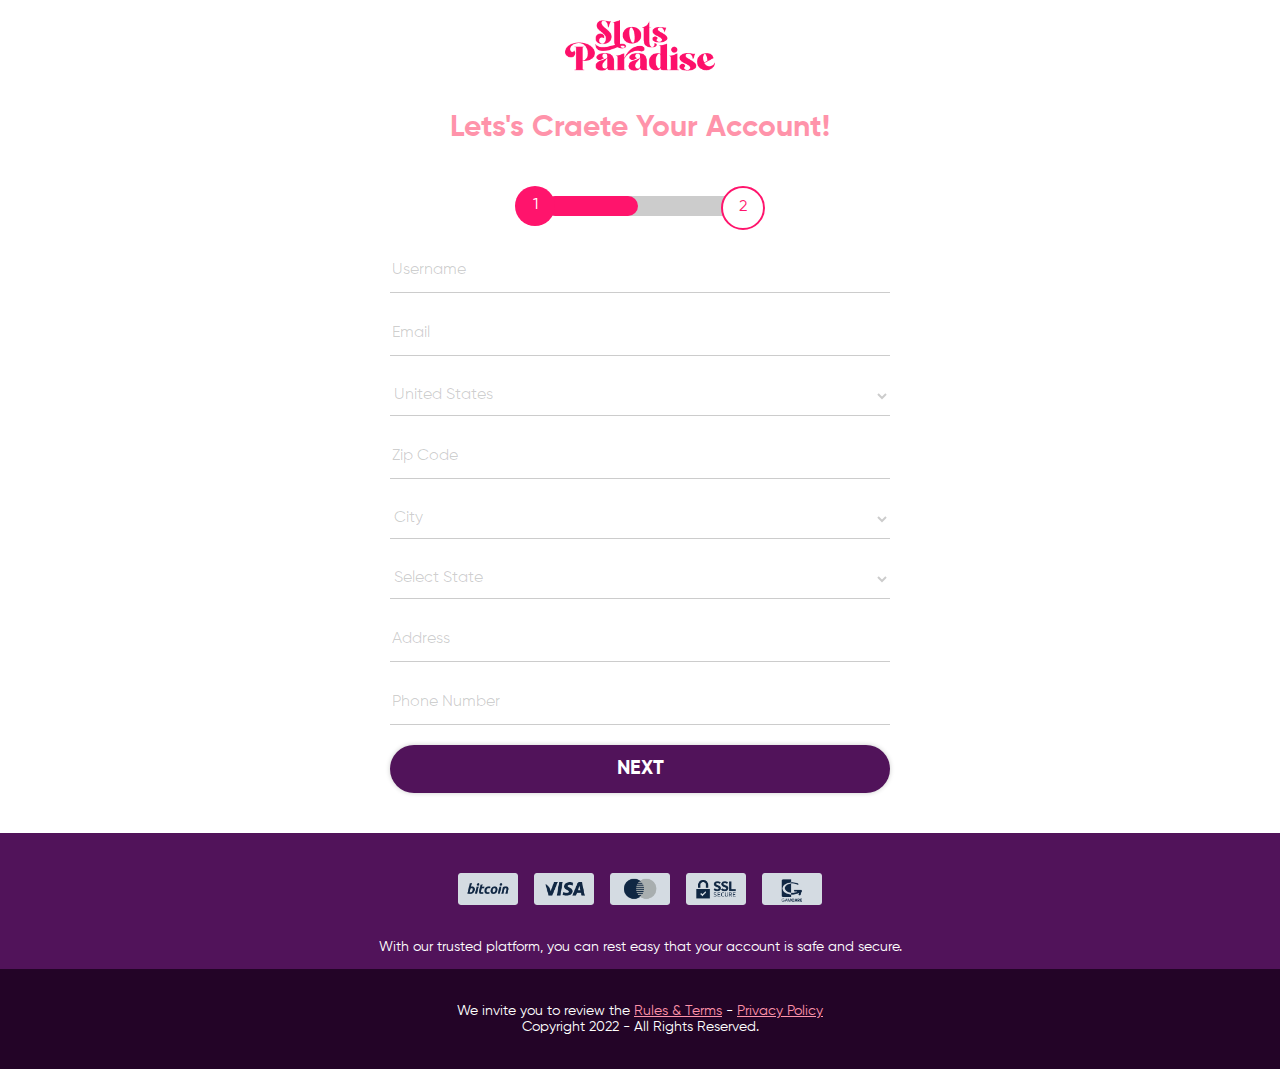
==== signup.html @ ed829c3b "Add files via upload" ====
<!DOCTYPE html>
<html lang="en">
<head>
    <meta charset="UTF-8">
    <meta http-equiv="X-UA-Compatible" content="IE=edge">
    <meta name="viewport" content="width=device-width, initial-scale=1.0">
    <link href="css/normalize.css" rel="stylesheet" type="text/css">
    <link href="css/styles.css" rel="stylesheet" type="text/css">
    <title>Sign Up</title>
</head>
<body>
    <div class="page-wrapper">
        <div class="container">
            <div class="nav">
                <img src="/assets/images/logo.png" alt="Logo">
            </div>
        </div>
    </div>
    <section>
        <div class="container">
            <h1 class="heading">Lets's Craete Your Account!</h1>
            <form class="signup-form">
                <div class="stage-wrapper">
                    <div class="stage1">1</div>
                    <div class="stage-transition-wrapper">
                        <div class="stage-transition"></div>
                    </div>
                    <div class="stage2">2</div>
                </div>
                <input type="text" placeholder="Username">
                <input type="text" placeholder="Email">
                <select>
                    <optgroup>
                        <option>United States</option>
                      </optgroup>
                </select>
                <input type="text" placeholder="Zip Code">
                <select>
                    <optgroup>
                        <option>City</option>
                      </optgroup>
                </select>
                <select>
                    <optgroup>
                        <option>Select State</option>
                      </optgroup>
                </select>
                <input type="text" placeholder="Address">
                <input type="text" placeholder="Phone Number">
                <button class="button">Next</button>
            </form>
        </div>
    </section>
    <footer class="footer">
        <div class="footer--top">
            <div class="container">
                <div class="footer--flex">
                    <div class="payment-wrapper">
                        <img src="/assets/images/bitcoin.png" alt="Bitcoin" class="payment">
                        <img src="/assets/images/visa.png" alt="Visa" class="payment">
                        <img src="/assets/images/master.png" alt="Mastercard" class="payment">
                        <img src="/assets/images/ssl.png" alt="SSL Secure" class="payment">
                        <img src="/assets/images/gamecare.png" alt="Gamecare" class="payment">
                    </div>
                    <p>With our trusted platform, you can rest easy that your account is safe and secure.</p>
                </div>
            </div>
        </div>
        <div class="footer--bottom">
            <div class="container">
                <p>We invite you to review the <a href="/">Rules & Terms</a> - <a href="/">Privacy Policy</a><br>Copyright 2022 - All Rights Reserved. </p>
            </div>
        </div>
    </footer>
    <script src="script.js" type="text/javascript"></script>
</body>
</html>
---- css/styles.css ----
/* COLORS */
:root {
    --white: rgb(255, 255, 255);
    --pink: rgb(255, 20, 108);
    --pinkLight: rgb(255, 147, 170);
    --pinkTranlucent: rgba(255, 20, 108, 0.8);
    --pinkTransparent: rgba(255, 20, 106, 0);
    --purple: rgb(81, 19, 90);
    --purpleDark: rgb(35, 4, 39);
    --blue: rgb(28, 143, 223);
    --shadow: rgba(0, 0, 0, 0.2);
}


/* FONTS */
@font-face {
    font-family: 'Gilroy';
    src: url('../assets/fonts/Gilroy-Bold.woff') format('woff');
    font-weight: 700;
    font-style: normal;
    font-display: swap;
}
@font-face {
    font-family: 'Gilroy';
    src: url('../assets/fonts/Gilroy-Regular.woff') format('woff');
    font-weight: 400;
    font-style: normal;
    font-display: swap;
}
@font-face {
    font-family: 'Gilroy';
    src: url('../assets/fonts/Gilroy-Medium.woff') format('woff');
    font-weight: 500;
    font-style: normal;
    font-display: swap;
}
@font-face {
    font-family: 'Gilroy';
    src: url('../assets/fonts/Gilroy-Light.woff') format('woff');
    font-weight: 300;
    font-style: normal;
    font-display: swap;
}
@font-face {
    font-family: 'Gilroy';
    src: url('../assets/fonts/Gilroy-Heavy.woff') format('woff');
    font-weight: 900;
    font-style: normal;
    font-display: swap;
}


/* DESKTOP DISPLAY */
body {
    font-family: Gilroy, Arial, Helvetica, sans-serif;
}

a {
    color: var(--pinkLight);
}

section {
    max-width: 100%;
}
.container {
    width: 100%;
    height: 100%;
    max-width: 980px;
    margin-right: auto;
    margin-left: auto;
    padding-right: 40px;
    padding-left: 40px;
    box-sizing: border-box;
}

.page-wrapper {
    overflow: hidden;
}

.nav {
    display: flex;
    padding-top: 20px;
    padding-bottom: 20px;
    justify-content: center;
    align-items: center;
}

.nav > img {
    width: 150px;
    height: 51px;
}

.hero {
    display: flex;
    overflow: hidden;
    padding-top: 60px;
    padding-bottom: 80px;
    background-image: linear-gradient(135deg, var(--pinkTranlucent), var(--pinkTransparent)), url('/assets/images/background.png');
    background-position: 0px 0px, 50% 100%;
    background-size: auto, cover;
}

.hero--flex {
    display: flex;
    height: 100%;
    flex-direction: row;
    justify-content: center;
    align-items: center;
}

.hero--flex > h2 {
    display: flex;
    flex-direction: column;
    justify-content: center;
    align-items: center;
    text-align: center;
}

.hero--left {
    display: flex;
    width: 50%;
    height: 100%;
    flex-direction: column;
    justify-content: center;
    align-items: center;
}

.hero--right {
    position: relative;
    display: flex;
    width: 50%;
    height: 100%;
    align-items: flex-end;
}

.hero--right > img {
    position: absolute;
    left: 0%;
    right: 0%;
    bottom: -203px;
    width: 75%;
    margin-right: auto;
    margin-left: auto;
    transform: translate(0px, 110px);
}

.large-text {
    color: var(--white);
    font-size: 150px;
    line-height: 158px;
    text-shadow: 0 0 10px rgba(0, 0, 0, 0.2);
}

.tape-text {
    display: block;
    margin-top: -45px;
    margin-bottom: 0px;
    margin-inline: auto;
    max-width: 65%;
    padding-top: 20px;
    padding-right: 20px;
    padding-bottom: 15px;
    padding-left: 20px;
    background-image: url('/assets/images/tape.svg');
    background-position: 50% 50%;
    background-size: contain;
    background-repeat: no-repeat;
    transform: rotate(-3deg);
    color: var(--purpleDark);
    font-size: 30px;
    line-height: 34px;
    text-transform: uppercase;
    text-align: center;
}

.hero-paragraph {
    width: 75%;
    margin-top: -5px;
    margin-bottom: 30px;
    color: var(--white);
    font-size: 20px;
    line-height: 28px;
    text-align: center;
}

.button {
    padding-top: 12px;
    padding-right: 60px;
    padding-bottom: 12px;
    padding-left: 60px;
    border-top-left-radius: 100px;
    border-top-right-radius: 100px;
    border-bottom-left-radius: 100px;
    border-bottom-right-radius: 100px;
    box-shadow: 0 0 5px 0 var(--shadow);
    transition-property: transform, background-color;
    transition-duration: 200ms, 200ms;
    transition-timing-function: ease, ease;
    font-size: 20px;
    line-height: 24px;
    font-weight: 700;
    text-transform: uppercase;
    border: none;
    background-color: var(--blue);
    color: var(--white);
    cursor: pointer;
}
  
.button:hover {
    background-color: var(--pink);
    box-shadow: 0 0 5px 0 var(--shadow);
    transform: scale(1.1);
}

.curve {
    display: flex;
    flex-direction: column;
    justify-content: center;
    align-items: center;
}

.curve > img {
    width: 125vw;
    height: 100px;
    max-width: none;
    margin-top: -50px;
    transform: rotate(180deg);
}

.heading {
    margin-bottom: 40px;
    color: var(--pinkLight);
    text-align: center;
    font-size: 30px;
}

.text-wrapper {
    text-align: center;
}

.footer {
    margin-top: 40px;
    padding-top: 40px;
    padding-bottom: 0px;
    background-color: var(--purple);
    color: var(--white);
    font-size: 14px;
}

.footer--flex {
    display: flex;
    flex-direction: column;
    justify-content: center;
    align-items: center;
    text-align: center;
}

.payment-wrapper {
    display: grid;
    margin-bottom: 20px;
    grid-auto-flow: column;
    grid-auto-columns: 1fr;
    grid-column-gap: 16px;
    grid-row-gap: 16px;
    grid-template-columns: 1fr 1fr;
    grid-template-rows: auto;
}

.payment {
    width: 60px;
}

.footer--bottom {
    padding-top: 20px;
    padding-bottom: 20px;
    background-color: var(--purpleDark);
    font-size: 14px;
    text-align: center;
}

.signup-form {
    max-width: 500px;
    box-sizing: border-box;
    margin-inline: auto;
    display: flex;
    flex-direction: column;
    gap: 20px;
}

.signup-form > input{
    border: none;
    border-bottom: 1px solid var(--shadow);
    height: 40px;
}

.signup-form > input::placeholder{
    color: var(--shadow);
}

.signup-form > select{
    border: none;
    border-bottom: 1px solid var(--shadow);
    height: 40px;
    color: var(--shadow);
    background: none;
}

.signup-form > button{
    background-color: var(--purple);
}

.stage-wrapper {
    display: flex;
    justify-content: space-evenly;
    width: 100%;
    max-width: 50%;
    margin-inline: auto;
}

.stage1 {
    height: 40px;
    width: 40px;
    min-width: 40px;
    background-color: var(--pink);
    display: flex;
    justify-content: center;
    align-items: center;
    color: var(--white);
    border-radius: 100%;
    margin-right: -10px;
    z-index: 2;
}

.stage2 {
    height: 40px;
    width: 40px;
    min-width: 40px;
    background-color: var(--white);
    display: flex;
    justify-content: center;
    align-items: center;
    color: var(--pink);
    border-radius: 100%;
    border: 2px solid var(--pink);
    margin-left: -10px;

    z-index: 2;
}

.stage-transition-wrapper {
    width: 100%;
    height: 20px;
    margin-block: auto;
    background-color: var(--shadow);
    position: relative;
    top: -2px;
}

.stage-transition {
    width: 50%;
    height: 100%;
    background-color: var(--pink);
    border-radius: 100px;
}

/* MOBILE DISPLAY */
@media only screen and (max-width: 768px) {

    .container {
        max-width: 90%;
        margin-right: auto;
        margin-left: auto;
        padding-right: 0px;
        padding-left: 0px;
    }

    .hero--flex {
        flex-direction: column;
    }

    .hero--left {
        width: 100%;
    }

    .hero--right {
        width: 100%;
    }
    
    .hero--right > img {
        position: relative;
        bottom: 0px;
        margin-top: -60px;
    }
    
    .large-text {
        font-size: 100px;
        line-height: 100px;
    }
    
    .tape-text {
        margin-top: -25px;
        font-size: 24px;
        line-height: 30px;
    }

    .hero-paragraph {
        width: 100%;
    }

    .payment {
        width: 12vw;
        max-width: 60px;
    }

    .stage-wrapper {
        width: 100%;
        max-width: 100%;
    }
  }
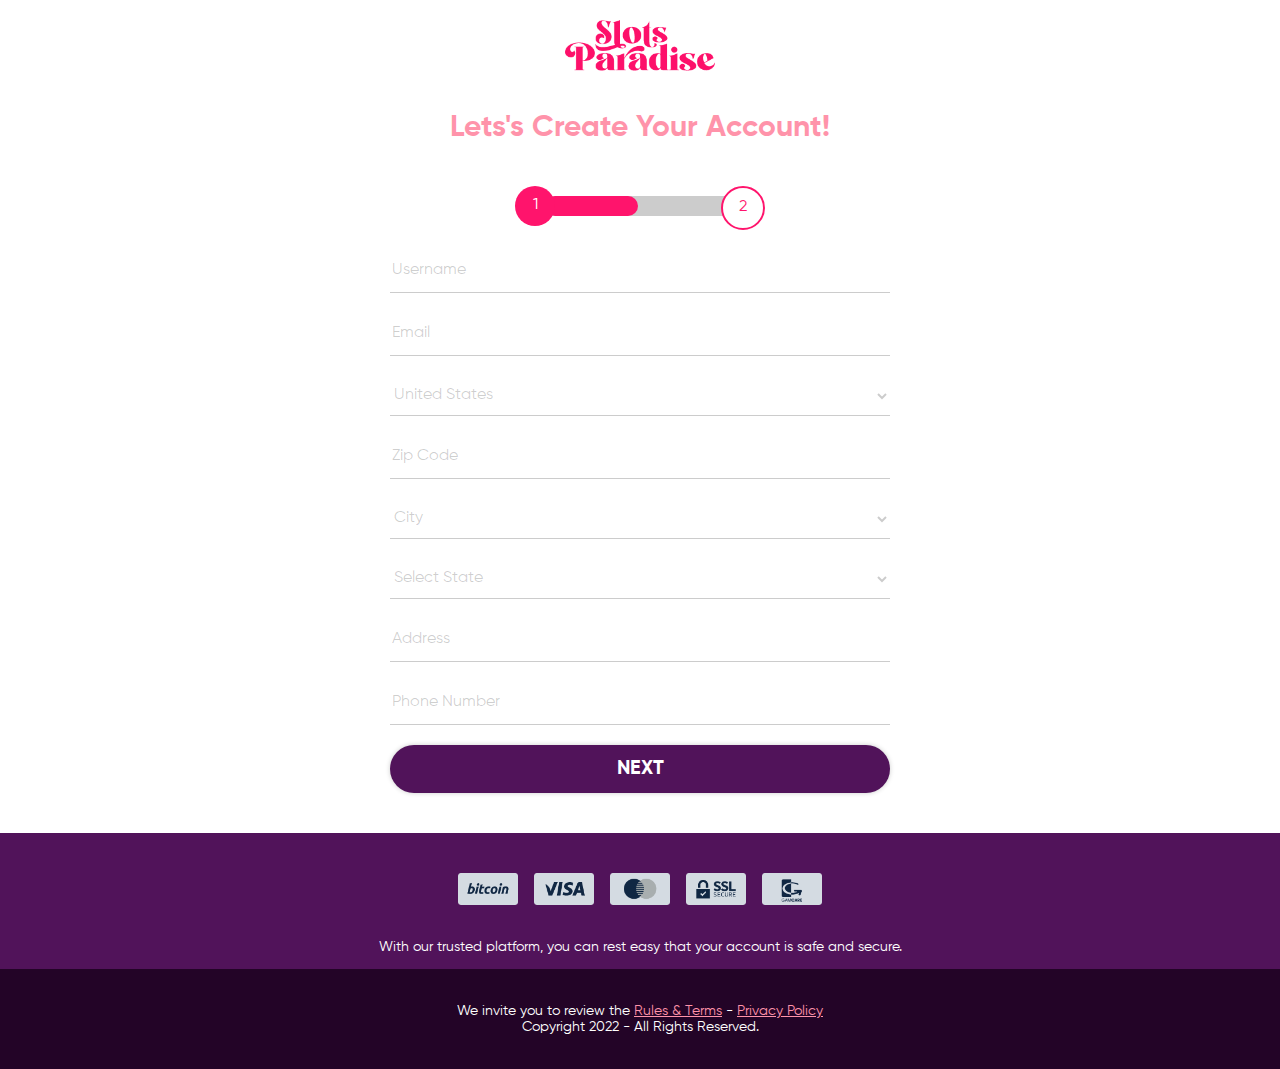
==== commit eff051e7: "Spelling Error corrected" ====
--- a/signup.html
+++ b/signup.html
@@ -18,7 +18,7 @@
     </div>
     <section>
         <div class="container">
-            <h1 class="heading">Lets's Craete Your Account!</h1>
+            <h1 class="heading">Lets's Create Your Account!</h1>
             <form class="signup-form">
                 <div class="stage-wrapper">
                     <div class="stage1">1</div>
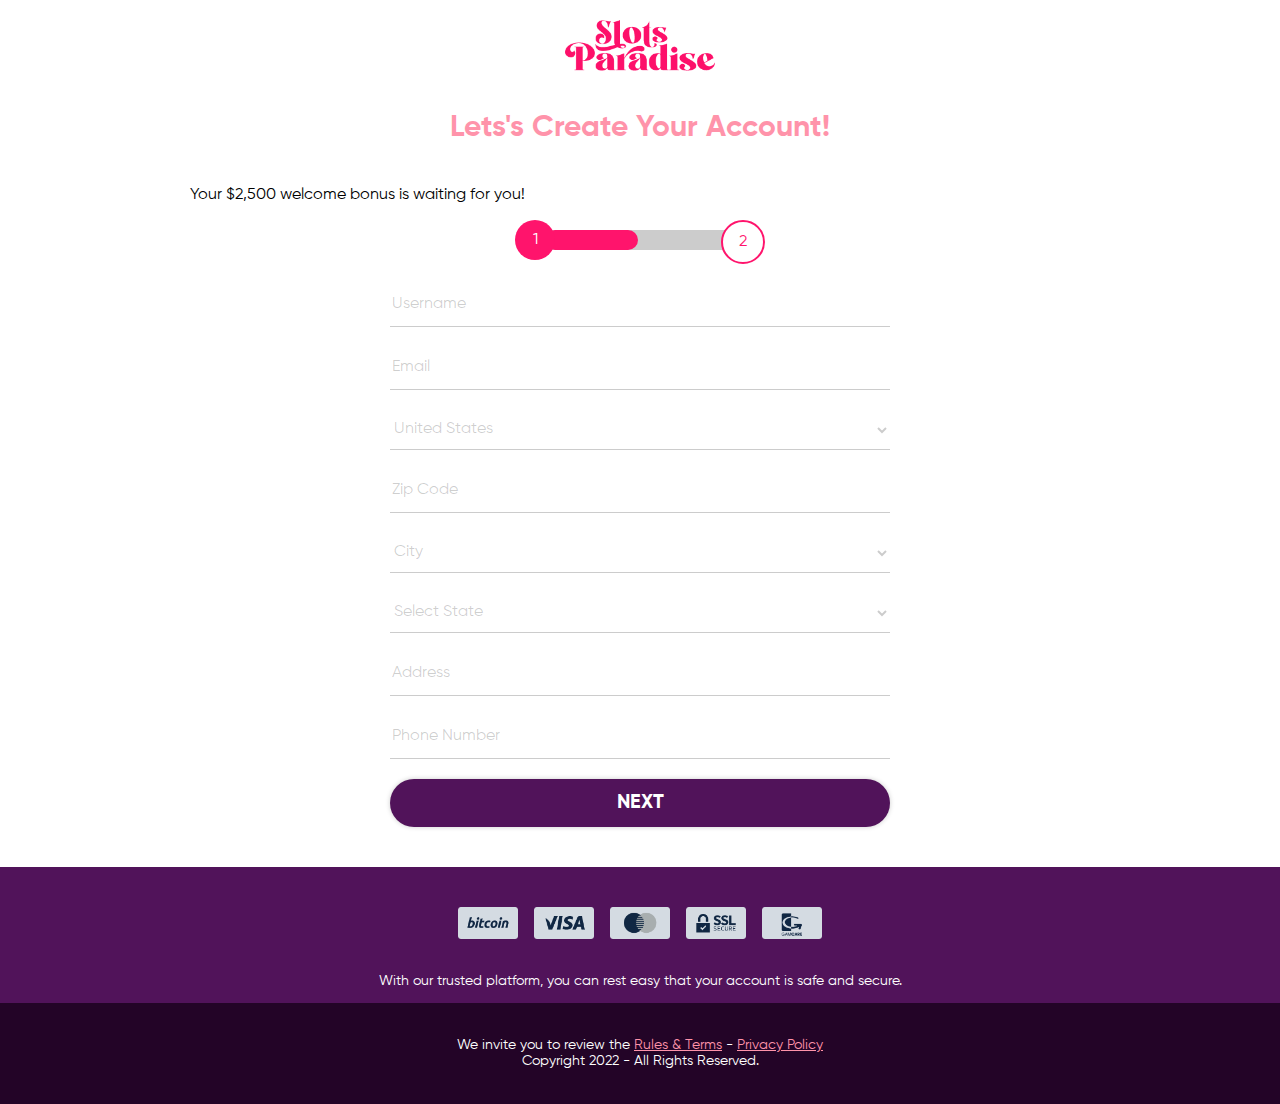
==== commit 943729bb: "Added confetti" ====
--- a/signup.html
+++ b/signup.html
@@ -6,9 +6,55 @@
     <meta name="viewport" content="width=device-width, initial-scale=1.0">
     <link href="css/normalize.css" rel="stylesheet" type="text/css">
     <link href="css/styles.css" rel="stylesheet" type="text/css">
+    <link href="css/confetti.css" rel="stylesheet" type="text/css">
     <title>Sign Up</title>
 </head>
 <body>
+    <div class="confetti-wrapper">
+        <div class="confetti"></div>
+        <div class="confetti"></div>
+        <div class="confetti"></div>
+        <div class="confetti"></div>
+        <div class="confetti"></div>
+        <div class="confetti"></div>
+        <div class="confetti"></div>
+        <div class="confetti"></div>
+        <div class="confetti"></div>
+        <div class="confetti"></div>
+
+        <div class="confetti"></div>
+        <div class="confetti"></div>
+        <div class="confetti"></div>
+        <div class="confetti"></div>
+        <div class="confetti"></div>
+        <div class="confetti"></div>
+        <div class="confetti"></div>
+        <div class="confetti"></div>
+        <div class="confetti"></div>
+        <div class="confetti"></div>
+
+        <div class="confetti"></div>
+        <div class="confetti"></div>
+        <div class="confetti"></div>
+        <div class="confetti"></div>
+        <div class="confetti"></div>
+        <div class="confetti"></div>
+        <div class="confetti"></div>
+        <div class="confetti"></div>
+        <div class="confetti"></div>
+        <div class="confetti"></div>
+
+        <div class="confetti"></div>
+        <div class="confetti"></div>
+        <div class="confetti"></div>
+        <div class="confetti"></div>
+        <div class="confetti"></div>
+        <div class="confetti"></div>
+        <div class="confetti"></div>
+        <div class="confetti"></div>
+        <div class="confetti"></div>
+        <div class="confetti"></div>
+    </div>
     <div class="page-wrapper">
         <div class="container">
             <div class="nav">
@@ -19,6 +65,7 @@
     <section>
         <div class="container">
             <h1 class="heading">Lets's Create Your Account!</h1>
+            <p class="signup-paragraph">Your $2,500 welcome bonus is waiting for you!</p>
             <form class="signup-form">
                 <div class="stage-wrapper">
                     <div class="stage1">1</div>
